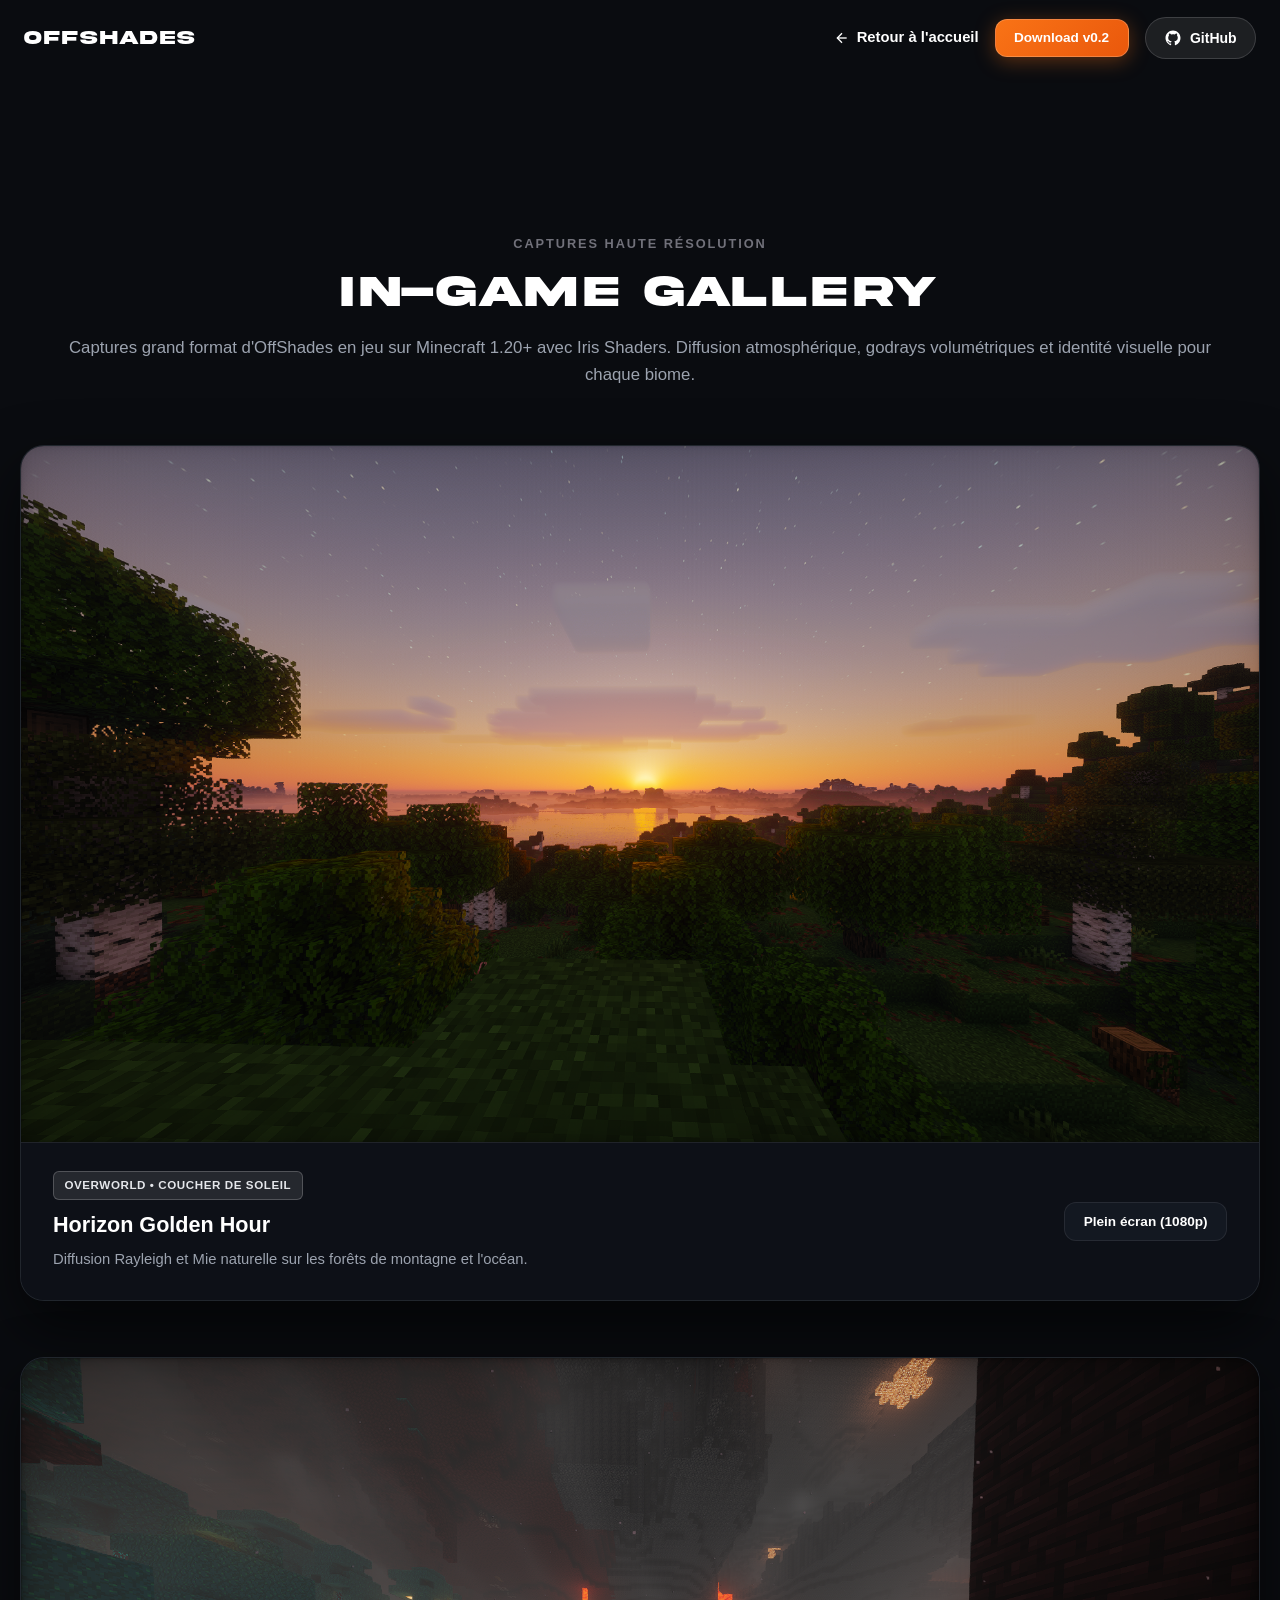
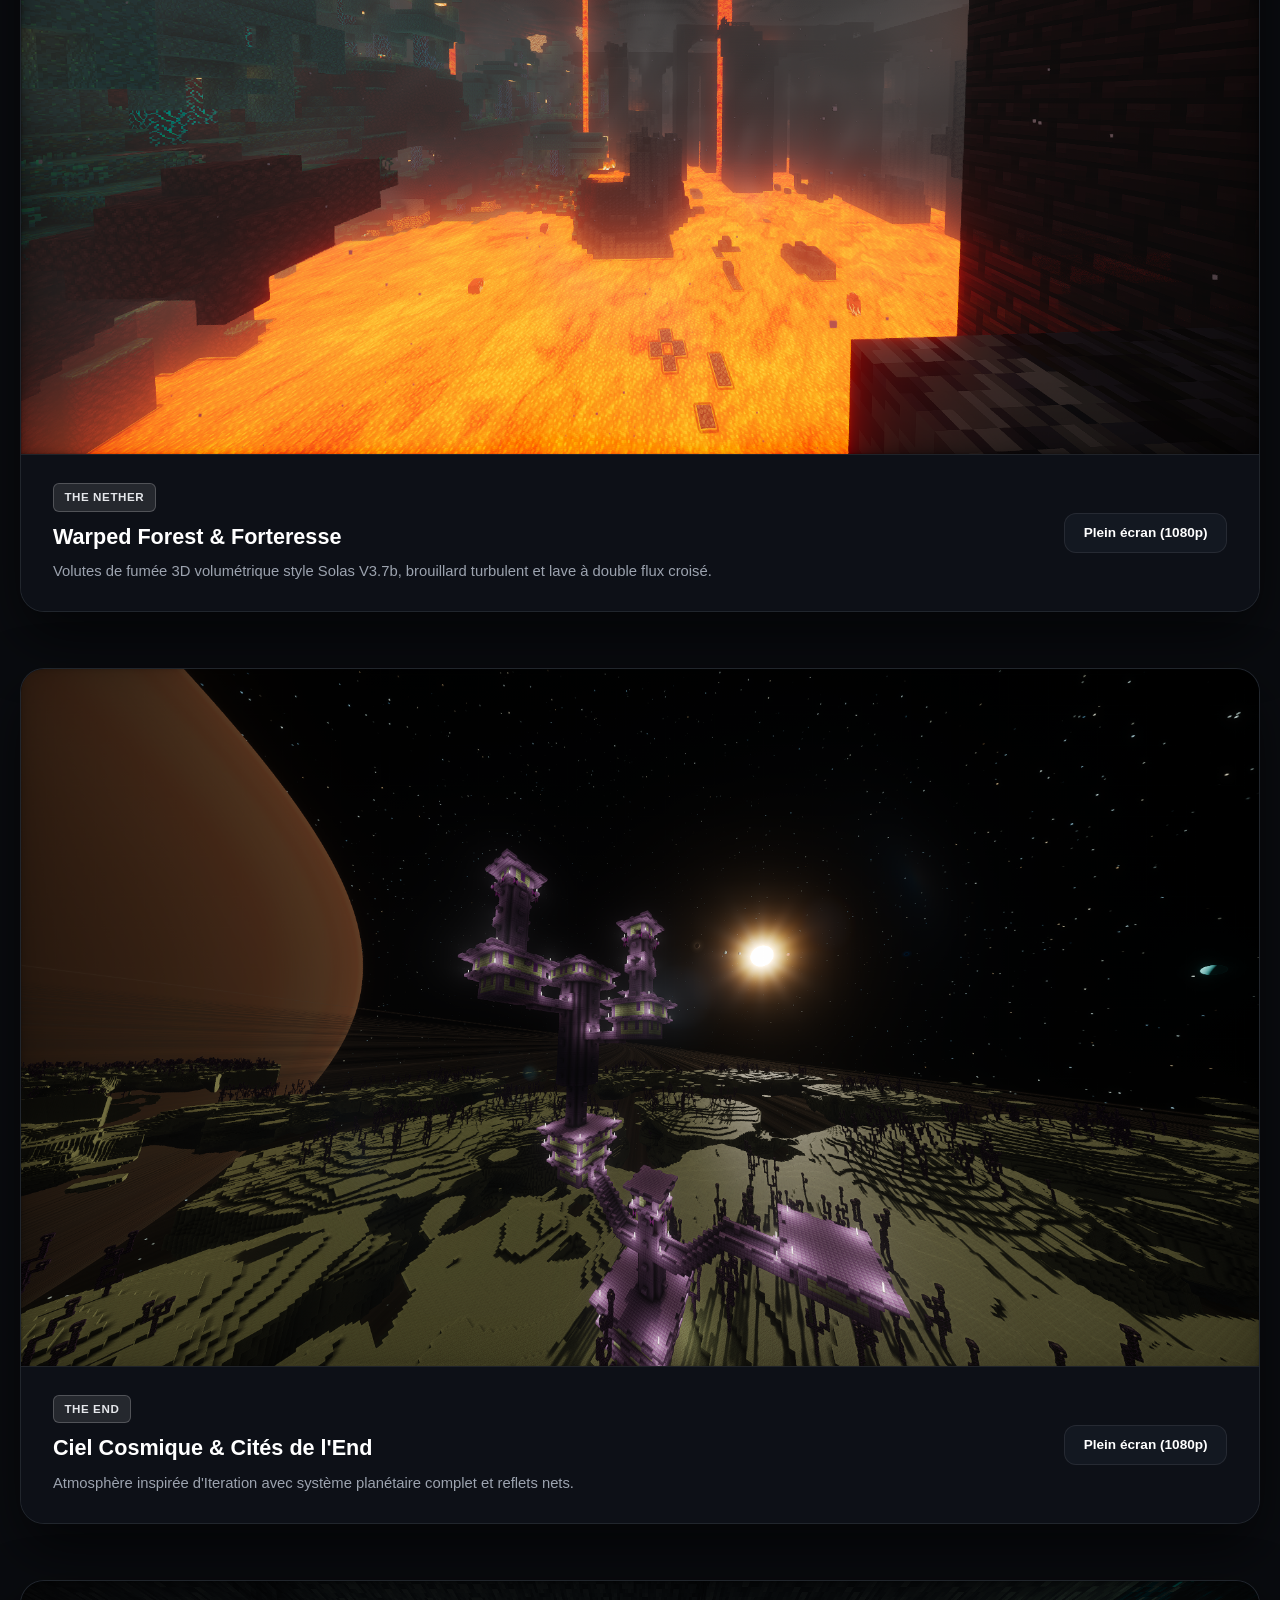
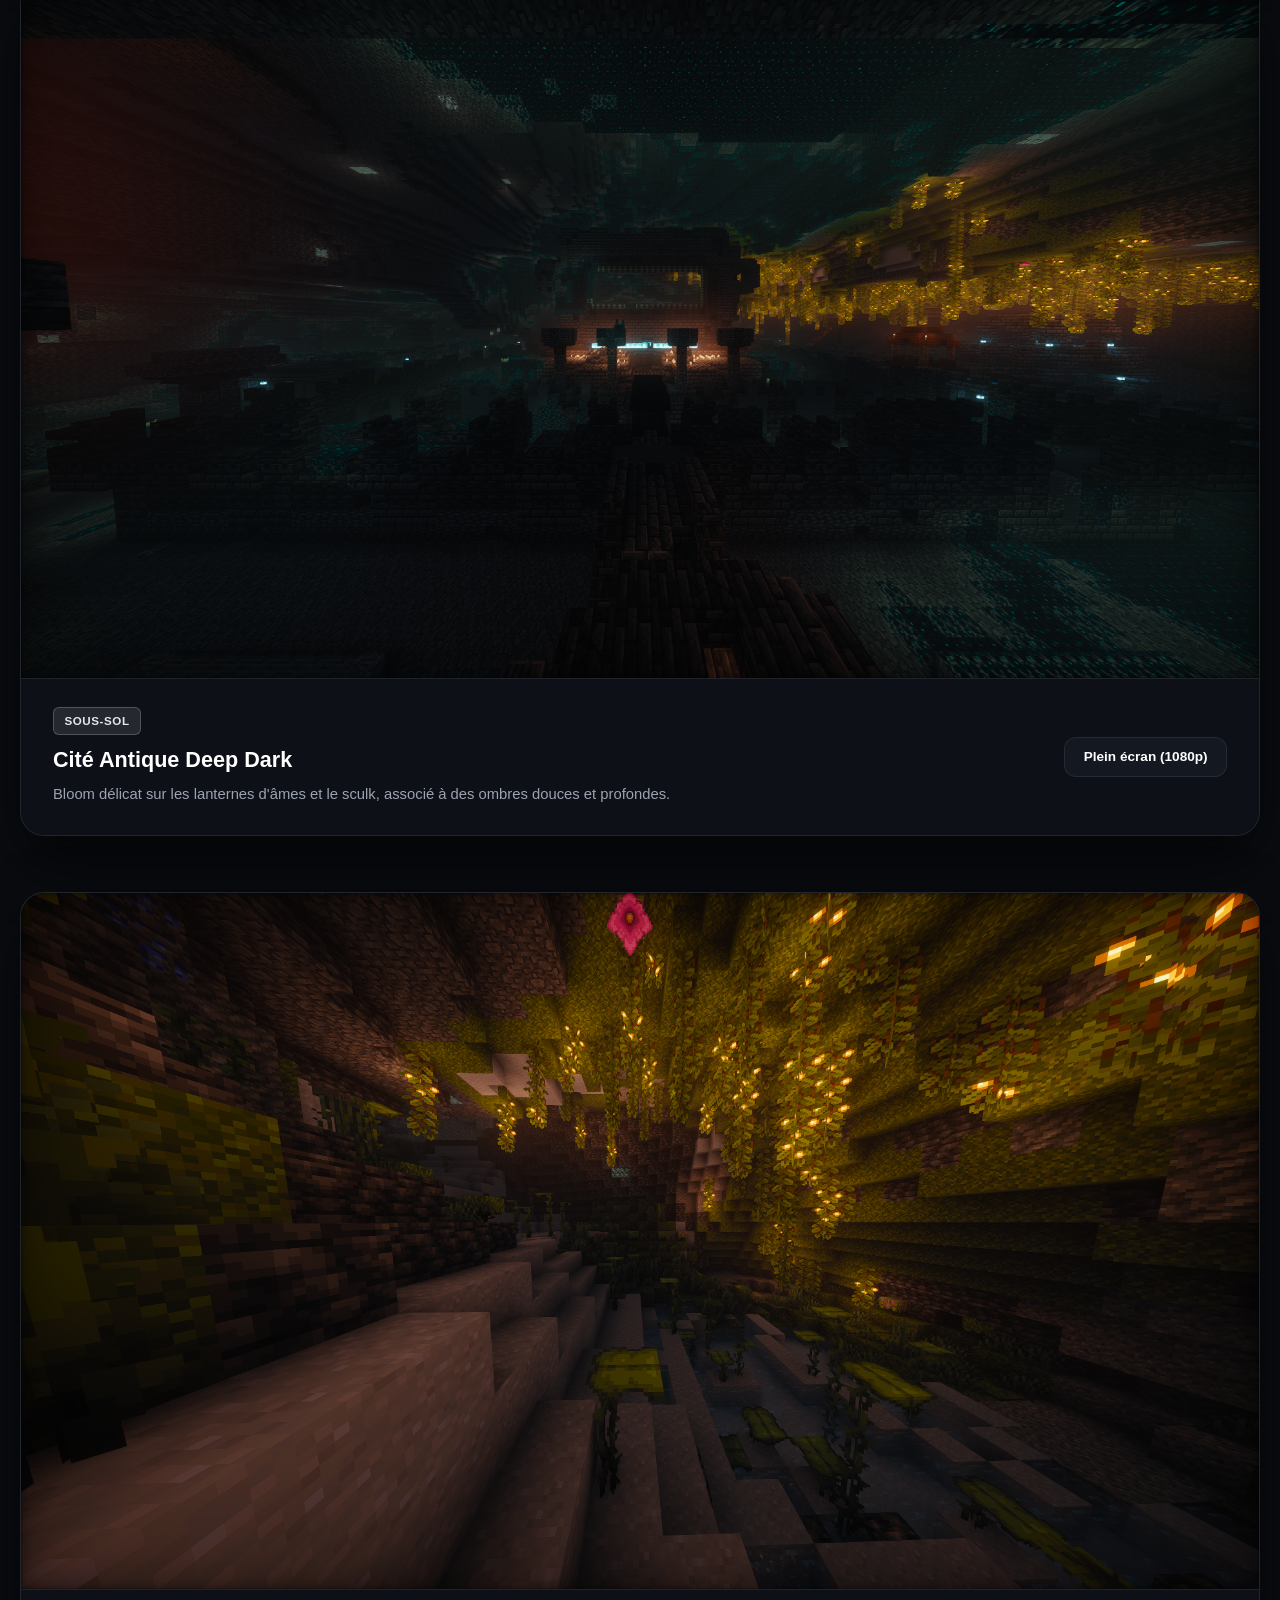
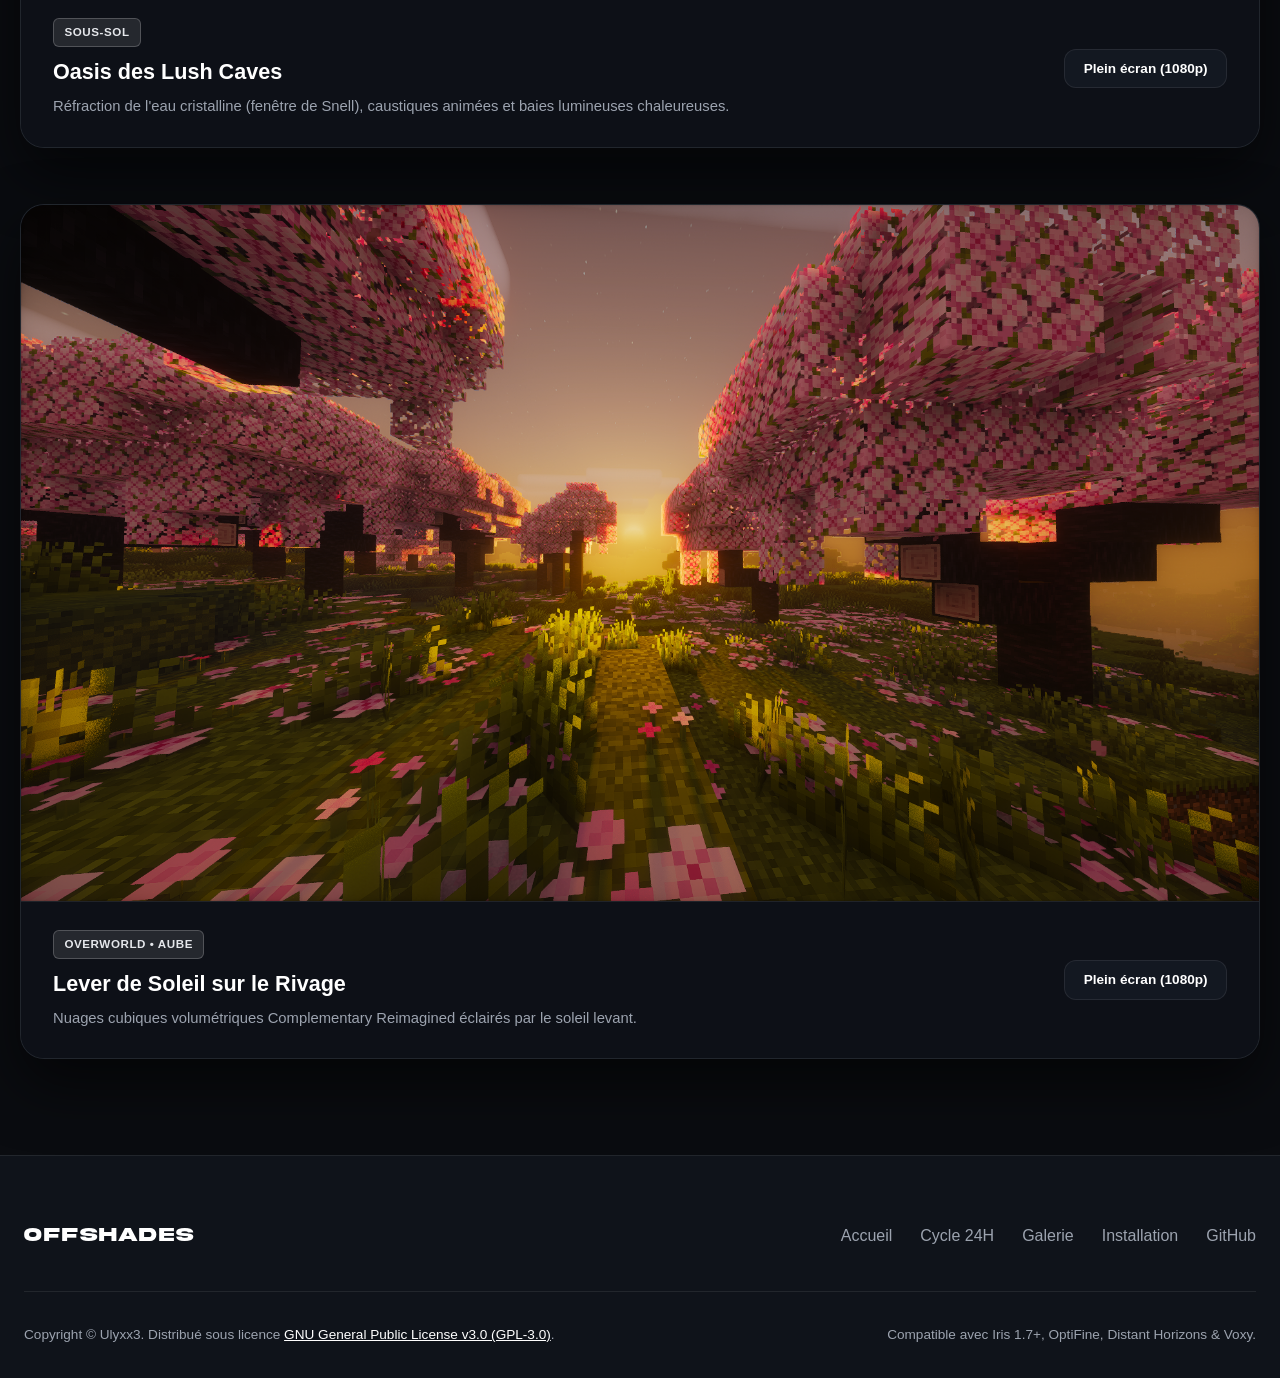
==== assets/website/gallery.html @ b1a72c0a "website because why not" ====
<!DOCTYPE html>
<html lang="en">
<head>
  <meta charset="UTF-8">
  <meta name="viewport" content="width=device-width, initial-scale=1.0">
  <title>OffShades — In-Game Gallery</title>
  <meta name="description" content="Explore high-resolution in-game captures of OffShades across Overworld, Nether, and End dimensions.">
  <meta name="author" content="Ulyxx3">
  
  <meta property="og:type" content="website">
  <meta property="og:title" content="OffShades — In-Game Gallery">
  <meta property="og:description" content="High-resolution in-game screenshots across dimensions with OffShades shaderpack.">
  <meta property="og:image" content="../Sunset.png">
  <meta name="theme-color" content="#0a0c10">
  
  <link rel="icon" type="image/png" href="./sunrise.png">
  <link rel="stylesheet" href="./css/style.css">
</head>
<body>

  <!-- Clean Gallery Header with only Back to Home, Download, and GitHub -->
  <header class="site-header scrolled">
    <div class="container nav-container">
      <a href="../../index.html" class="nav-brand">
        OFFSHADES
      </a>

      <div class="nav-actions">
        <a href="../../index.html" class="nav-link" style="font-weight:600;color:#fff;display:inline-flex;align-items:center;gap:0.4rem;">
          <svg viewBox="0 0 24 24" width="16" height="16" fill="none" stroke="currentColor" stroke-width="2">
            <line x1="19" y1="12" x2="5" y2="12"></line>
            <polyline points="12 19 5 12 12 5"></polyline>
          </svg>
          Retour à l'accueil
        </a>

        <a href="../../OffShades_0.2.zip" download="OffShades_0.2.zip" class="btn btn-primary" style="padding:0.45rem 1.15rem;font-size:0.85rem;">
          Download v0.2
        </a>

        <a href="https://github.com/Ulyxx3/OffShades" target="_blank" rel="noopener noreferrer" class="nav-github-btn">
          <svg viewBox="0 0 24 24" width="18" height="18" fill="currentColor">
            <path fill-rule="evenodd" clip-rule="evenodd" d="M12 2C6.477 2 2 6.484 2 12.017c0 4.425 2.865 8.18 6.839 9.504.5.092.682-.217.682-.483 0-.237-.008-.868-.013-1.703-2.782.605-3.369-1.343-3.369-1.343-.454-1.158-1.11-1.466-1.11-1.466-.908-.62.069-.608.069-.608 1.003.07 1.53 1.032 1.53 1.032.892 1.53 2.341 1.088 2.91.832.092-.647.35-1.088.636-1.338-2.22-.253-4.555-1.113-4.555-4.951 0-1.093.39-1.988 1.029-2.688-.103-.253-.446-1.272.098-2.65 0 0 .84-.27 2.75 1.026A9.564 9.564 0 0112 6.844c.85.004 1.705.115 2.504.337 1.909-1.296 2.747-1.027 2.747-1.027.546 1.379.202 2.398.1 2.651.64.7 1.028 1.595 1.028 2.688 0 3.848-2.339 4.695-4.566 4.943.359.309.678.92.678 1.855 0 1.338-.012 2.419-.012 2.747 0 .268.18.58.688.482A10.019 10.019 0 0022 12.017C22 6.484 17.522 2 12 2z"/>
          </svg>
          <span>GitHub</span>
        </a>
      </div>
    </div>
  </header>

  <!-- Gallery Header -->
  <main class="container-wide" style="padding-top: 100px;">
    <section class="gallery-page-header">
      <div class="container">
        <span class="section-tag">Captures Haute Résolution</span>
        <h1 class="section-title">In-Game Gallery</h1>
        <p class="section-desc">
          Captures grand format d'OffShades en jeu sur Minecraft 1.20+ avec Iris Shaders. 
          Diffusion atmosphérique, godrays volumétriques et identité visuelle pour chaque biome.
        </p>
      </div>
    </section>

    <!-- Large Screen Cards Grid (without github banner) -->
    <div class="gallery-page-grid">
      <!-- 1. Sunset Panorama -->
      <article class="fullscreen-capture-card reveal-on-scroll">
        <div class="capture-image-wrap">
          <img src="./sunset_original.png" alt="OffShades Sunset Panorama" loading="lazy">
        </div>
        <div class="capture-details-bar">
          <div class="capture-info">
            <span class="teaser-badge">Overworld • Coucher de soleil</span>
            <h3>Horizon Golden Hour</h3>
            <p>Diffusion Rayleigh et Mie naturelle sur les forêts de montagne et l'océan.</p>
          </div>
          <div class="capture-actions">
            <a href="./sunset_original.png" target="_blank" class="btn btn-secondary" style="padding:0.5rem 1.15rem;font-size:0.85rem;">
              Plein écran (1080p)
            </a>
          </div>
        </div>
      </article>

      <!-- 2. The Nether Warped Forest & Fortress -->
      <article class="fullscreen-capture-card reveal-on-scroll">
        <div class="capture-image-wrap">
          <img src="./nether_forest _and_fortress.png" alt="The Nether Warped Forest & Fortress" loading="lazy">
        </div>
        <div class="capture-details-bar">
          <div class="capture-info">
            <span class="teaser-badge">The Nether</span>
            <h3>Warped Forest & Forteresse</h3>
            <p>Volutes de fumée 3D volumétrique style Solas V3.7b, brouillard turbulent et lave à double flux croisé.</p>
          </div>
          <div class="capture-actions">
            <a href="./nether_forest _and_fortress.png" target="_blank" class="btn btn-secondary" style="padding:0.5rem 1.15rem;font-size:0.85rem;">
              Plein écran (1080p)
            </a>
          </div>
        </div>
      </article>

      <!-- 3. The End Dimension -->
      <article class="fullscreen-capture-card reveal-on-scroll">
        <div class="capture-image-wrap">
          <img src="./end_city.png" alt="The End Dimension and End City" loading="lazy">
        </div>
        <div class="capture-details-bar">
          <div class="capture-info">
            <span class="teaser-badge">The End</span>
            <h3>Ciel Cosmique & Cités de l'End</h3>
            <p>Atmosphère inspirée d'Iteration avec système planétaire complet et reflets nets.</p>
          </div>
          <div class="capture-actions">
            <a href="./end_city.png" target="_blank" class="btn btn-secondary" style="padding:0.5rem 1.15rem;font-size:0.85rem;">
              Plein écran (1080p)
            </a>
          </div>
        </div>
      </article>

      <!-- 4. Ancient City Deep Dark -->
      <article class="fullscreen-capture-card reveal-on-scroll">
        <div class="capture-image-wrap">
          <img src="./ancient_city.png" alt="Ancient City Deep Dark" loading="lazy">
        </div>
        <div class="capture-details-bar">
          <div class="capture-info">
            <span class="teaser-badge">Sous-sol</span>
            <h3>Cité Antique Deep Dark</h3>
            <p>Bloom délicat sur les lanternes d'âmes et le sculk, associé à des ombres douces et profondes.</p>
          </div>
          <div class="capture-actions">
            <a href="./ancient_city.png" target="_blank" class="btn btn-secondary" style="padding:0.5rem 1.15rem;font-size:0.85rem;">
              Plein écran (1080p)
            </a>
          </div>
        </div>
      </article>

      <!-- 5. Lush Caves -->
      <article class="fullscreen-capture-card reveal-on-scroll">
        <div class="capture-image-wrap">
          <img src="./lush_cave.png" alt="Lush Caves Subterranean Oasis" loading="lazy">
        </div>
        <div class="capture-details-bar">
          <div class="capture-info">
            <span class="teaser-badge">Sous-sol</span>
            <h3>Oasis des Lush Caves</h3>
            <p>Réfraction de l'eau cristalline (fenêtre de Snell), caustiques animées et baies lumineuses chaleureuses.</p>
          </div>
          <div class="capture-actions">
            <a href="./lush_cave.png" target="_blank" class="btn btn-secondary" style="padding:0.5rem 1.15rem;font-size:0.85rem;">
              Plein écran (1080p)
            </a>
          </div>
        </div>
      </article>

      <!-- 6. Dawn Sunrise -->
      <article class="fullscreen-capture-card reveal-on-scroll">
        <div class="capture-image-wrap">
          <img src="./sunrise.png" alt="Dawn Sunrise Shoreline" loading="lazy">
        </div>
        <div class="capture-details-bar">
          <div class="capture-info">
            <span class="teaser-badge">Overworld • Aube</span>
            <h3>Lever de Soleil sur le Rivage</h3>
            <p>Nuages cubiques volumétriques Complementary Reimagined éclairés par le soleil levant.</p>
          </div>
          <div class="capture-actions">
            <a href="./sunrise.png" target="_blank" class="btn btn-secondary" style="padding:0.5rem 1.15rem;font-size:0.85rem;">
              Plein écran (1080p)
            </a>
          </div>
        </div>
      </article>
    </div>
  </main>

  <!-- Clean Footer (No blinkers) -->
  <footer class="site-footer">
    <div class="container">
      <div class="footer-top">
        <div class="footer-brand">
          OFFSHADES
        </div>

        <ul class="footer-links">
          <li><a href="../../index.html">Accueil</a></li>
          <li><a href="../../index.html#time-showcase">Cycle 24H</a></li>
          <li><a href="./gallery.html">Galerie</a></li>
          <li><a href="../../index.html#installation">Installation</a></li>
          <li><a href="https://github.com/Ulyxx3/OffShades" target="_blank" rel="noopener noreferrer">GitHub</a></li>
        </ul>
      </div>

      <div class="footer-bottom">
        <div>
          Copyright © Ulyxx3. Distribué sous licence 
          <span class="footer-license"><a href="../../LICENSE">GNU General Public License v3.0 (GPL-3.0)</a></span>.
        </div>
        <div>
          Compatible avec Iris 1.7+, OptiFine, Distant Horizons & Voxy.
        </div>
      </div>
    </div>
  </footer>

  <script src="./js/main.js"></script>
</body>
</html>
---- assets/website/css/style.css ----
/* ==========================================================================
   OffShades Shaderpack - Showcase Website
   Designed for GitHub Pages
   ========================================================================== */

/* Custom Font: Akira Expanded */
@font-face {
  font-family: 'Akira Expanded';
  src: url('../Akira Expanded Demo.otf') format('opentype');
  font-weight: 800 900;
  font-style: normal;
  font-display: swap;
}

/* Google Fonts: Outfit & JetBrains Mono */
@import url('https://fonts.googleapis.com/css2?family=JetBrains+Mono:wght@400;500;600&family=Outfit:wght@300;400;500;600;700;800&display=swap');

/* CSS Variables / Theme Tokens */
:root {
  --bg-primary: #0a0c10;
  --bg-secondary: #0f131a;
  --bg-tertiary: #161b24;
  --bg-card: rgba(18, 23, 33, 0.7);
  --bg-card-hover: rgba(26, 33, 47, 0.85);
  
  --border-subtle: rgba(255, 255, 255, 0.08);
  --border-active: rgba(255, 255, 255, 0.25);
  
  --text-main: #f3f4f6;
  --text-muted: #9ca3af;
  --text-dim: #71717a;
  
  --accent-orange: #f97316;
  --accent-sunset: #ea580c;
  --accent-cyan: #06b6d4;
  --accent-emerald: #10b981;
  
  --font-title: 'Akira Expanded', -apple-system, BlinkMacSystemFont, 'Segoe UI', sans-serif;
  --font-body: 'Outfit', -apple-system, BlinkMacSystemFont, 'Segoe UI', Roboto, sans-serif;
  --font-mono: 'JetBrains Mono', monospace;
  
  --radius-sm: 6px;
  --radius-md: 12px;
  --radius-lg: 18px;
  --radius-xl: 24px;
  --radius-full: 9999px;
  
  --transition-fast: 0.2s cubic-bezier(0.16, 1, 0.3, 1);
  --transition-smooth: 0.35s cubic-bezier(0.16, 1, 0.3, 1);
  
  --container-max: 1320px;
}

/* Reset & Box Sizing */
*, *::before, *::after {
  box-sizing: border-box;
  margin: 0;
  padding: 0;
}

html {
  scroll-behavior: smooth;
  font-size: 16px;
  background-color: var(--bg-primary);
  color: var(--text-main);
  text-rendering: optimizeLegibility;
  -webkit-font-smoothing: antialiased;
}

body {
  font-family: var(--font-body);
  line-height: 1.6;
  background-color: var(--bg-primary);
  overflow-x: hidden;
}

img, video {
  max-width: 100%;
  height: auto;
  display: block;
}

a {
  color: inherit;
  text-decoration: none;
  transition: var(--transition-fast);
}

button {
  font-family: inherit;
  cursor: pointer;
  border: none;
  background: none;
}

/* Container */
.container {
  width: 100%;
  max-width: var(--container-max);
  margin-left: auto;
  margin-right: auto;
  padding-left: 1.5rem;
  padding-right: 1.5rem;
}

.container-wide {
  width: 100%;
  max-width: 1640px;
  margin-left: auto;
  margin-right: auto;
  padding-left: 1.25rem;
  padding-right: 1.25rem;
}

/* ==========================================================================
   Navigation Bar (Transparent over Hero, solid on scroll, NO blinkers)
   ========================================================================== */
.site-header {
  position: fixed;
  top: 0;
  left: 0;
  right: 0;
  z-index: 100;
  background: transparent;
  backdrop-filter: none;
  -webkit-backdrop-filter: none;
  border-bottom: 1px solid transparent;
  transition: background 0.3s ease, border-color 0.3s ease, backdrop-filter 0.3s ease;
}

.site-header.scrolled {
  background: rgba(10, 12, 16, 0.92);
  backdrop-filter: blur(16px);
  -webkit-backdrop-filter: blur(16px);
  border-bottom-color: rgba(255, 255, 255, 0.08);
  box-shadow: 0 10px 30px rgba(0, 0, 0, 0.5);
}

.nav-container {
  display: flex;
  align-items: center;
  justify-content: space-between;
  height: 76px;
}

.nav-brand {
  font-family: var(--font-title);
  font-size: 1.2rem;
  letter-spacing: 0.06em;
  color: #fff;
  font-weight: 900;
}

.nav-links {
  display: flex;
  align-items: center;
  gap: 2rem;
  list-style: none;
}

.nav-link {
  font-size: 0.925rem;
  font-weight: 500;
  color: rgba(255, 255, 255, 0.75);
  position: relative;
  padding: 0.5rem 0;
}

.nav-link:hover,
.nav-link.active {
  color: #fff;
}

.nav-link::after {
  content: '';
  position: absolute;
  bottom: 0;
  left: 0;
  width: 0%;
  height: 2px;
  background: #ffffff;
  transition: width var(--transition-fast);
  border-radius: 2px;
}

.nav-link:hover::after,
.nav-link.active::after {
  width: 100%;
}

.nav-actions {
  display: flex;
  align-items: center;
  gap: 1rem;
}

.nav-github-btn {
  display: inline-flex;
  align-items: center;
  gap: 0.5rem;
  padding: 0.55rem 1.15rem;
  font-size: 0.875rem;
  font-weight: 600;
  background: rgba(255, 255, 255, 0.08);
  border: 1px solid rgba(255, 255, 255, 0.15);
  border-radius: var(--radius-full);
  color: #fff;
  transition: var(--transition-fast);
}

.nav-github-btn:hover {
  background: rgba(255, 255, 255, 0.16);
  border-color: rgba(255, 255, 255, 0.3);
  transform: translateY(-1px);
}

.mobile-toggle {
  display: none;
  flex-direction: column;
  gap: 5px;
  width: 32px;
  height: 32px;
  justify-content: center;
  align-items: center;
  background: transparent;
  color: var(--text-main);
}

.mobile-toggle span {
  width: 22px;
  height: 2px;
  background: #fff;
  border-radius: 2px;
  transition: var(--transition-fast);
}

/* ==========================================================================
   Hero Section - Exactly 100vh Full Screen Edge-to-Edge
   ========================================================================== */
.hero {
  position: relative;
  width: 100vw;
  height: 100vh;
  min-height: 100vh;
  max-height: 100vh;
  display: flex;
  align-items: center;
  justify-content: center;
  padding: 0 1.5rem;
  overflow: hidden;
}

.hero-bg-layer {
  position: absolute;
  inset: 0;
  width: 100%;
  height: 100%;
  z-index: 0;
}

.hero-bg-image {
  width: 100%;
  height: 100%;
  object-fit: cover;
  object-position: center center;
  display: block;
}

/* Very subtle bottom transition into page content without dark letterbox */
.hero-vignette {
  position: absolute;
  inset: 0;
  background: linear-gradient(to bottom, rgba(0, 0, 0, 0.2) 0%, transparent 45%, rgba(10, 12, 16, 0.85) 92%, var(--bg-primary) 100%);
  pointer-events: none;
}

.hero-container {
  position: relative;
  z-index: 2;
  text-align: center;
  max-width: 1100px;
  display: flex;
  flex-direction: column;
  align-items: center;
}

.hero-title-stage {
  position: relative;
  margin-bottom: 1.5rem;
  user-select: none;
  width: 100%;
}

.hero-title {
  font-family: var(--font-title);
  font-size: clamp(3.8rem, 11.5vw, 9.4rem);
  font-weight: 900;
  letter-spacing: 0.05em;
  line-height: 1;
  text-transform: uppercase;
  margin: 0;
  color: rgba(255, 255, 255, 0.88);
  mix-blend-mode: overlay;
  text-shadow: 0 4px 25px rgba(255, 255, 255, 0.35);
  filter: drop-shadow(0 15px 35px rgba(0, 0, 0, 0.4));
}

.hero-tagline {
  font-size: clamp(1.1rem, 2.3vw, 1.45rem);
  font-weight: 300;
  color: #f3f4f6;
  max-width: 820px;
  margin-bottom: 2.75rem;
  line-height: 1.6;
  text-shadow: 0 2px 14px rgba(0, 0, 0, 0.9);
}

.hero-tagline strong {
  font-weight: 600;
  color: #fff;
}

.hero-cta-group {
  display: flex;
  align-items: center;
  justify-content: center;
  flex-wrap: wrap;
  gap: 1.25rem;
}

/* Buttons */
.btn {
  display: inline-flex;
  align-items: center;
  justify-content: center;
  gap: 0.65rem;
  padding: 0.9rem 1.85rem;
  border-radius: var(--radius-md);
  font-size: 0.95rem;
  font-weight: 600;
  transition: var(--transition-smooth);
  text-decoration: none;
  white-space: nowrap;
}

.btn svg {
  width: 18px;
  height: 18px;
  flex-shrink: 0;
}

.btn-primary {
  background: linear-gradient(135deg, var(--accent-orange), var(--accent-sunset));
  color: #fff;
  box-shadow: 0 4px 20px rgba(249, 115, 22, 0.35);
  border: 1px solid rgba(255, 255, 255, 0.2);
}

.btn-primary:hover {
  background: linear-gradient(135deg, #fb923c, #f97316);
  box-shadow: 0 8px 30px rgba(249, 115, 22, 0.55);
  transform: translateY(-2px);
}

.btn-secondary {
  background: rgba(22, 27, 36, 0.85);
  backdrop-filter: blur(12px);
  color: #fff;
  border: 1px solid var(--border-subtle);
}

.btn-secondary:hover {
  background: rgba(30, 38, 51, 0.95);
  border-color: rgba(255, 255, 255, 0.25);
  transform: translateY(-2px);
}

/* ==========================================================================
   Section Headers
   ========================================================================== */
.section-header {
  text-align: center;
  max-width: 800px;
  margin: 0 auto 3.5rem;
}

.section-tag {
  display: inline-block;
  font-size: 0.8rem;
  font-weight: 700;
  text-transform: uppercase;
  letter-spacing: 0.15em;
  color: var(--text-dim);
  margin-bottom: 0.75rem;
}

.section-title {
  font-family: var(--font-title);
  font-size: clamp(1.8rem, 4vw, 2.75rem);
  font-weight: 900;
  letter-spacing: 0.04em;
  color: #fff;
  margin-bottom: 1rem;
  line-height: 1.2;
}

.section-desc {
  font-size: 1.05rem;
  color: var(--text-muted);
  line-height: 1.6;
}

/* ==========================================================================
   24-Hour Cycle Showcase - Full Space & DISCREET GREY SLIDER
   ========================================================================== */
.showcase-section {
  position: relative;
  padding: 5rem 0 6rem;
  z-index: 5;
}

.time-stage-card {
  background: #000;
  border: 1px solid var(--border-subtle);
  border-radius: var(--radius-xl);
  overflow: hidden;
  box-shadow: 0 25px 70px rgba(0, 0, 0, 0.7);
  position: relative;
  width: 100%;
}

.time-viewport {
  position: relative;
  width: 100%;
  aspect-ratio: 16 / 9;
  background: #000;
  overflow: hidden;
  user-select: none;
}

.time-layer {
  position: absolute;
  inset: 0;
  width: 100%;
  height: 100%;
  object-fit: cover;
  transition: opacity 0.2s ease-out;
  pointer-events: none;
}

.time-layer.layer-day { opacity: 1; z-index: 1; }
.time-layer.layer-noon { opacity: 0; z-index: 2; }
.time-layer.layer-night { opacity: 0; z-index: 3; }
.time-layer.layer-midnight { opacity: 0; z-index: 4; }

/* Discreet Grey Controls Panel */
.time-controls-panel {
  padding: 2rem 2.5rem;
  background: #0d1017;
  border-top: 1px solid var(--border-subtle);
  display: flex;
  flex-direction: column;
  gap: 1.25rem;
}

.slider-wrapper {
  display: flex;
  flex-direction: column;
  gap: 1.25rem;
  position: relative;
  width: 100%;
}

.range-slider-container {
  position: relative;
  width: 100%;
  height: 24px;
  display: flex;
  align-items: center;
}

/* SOBER GREY SLIDER TRACK */
.time-range-input {
  -webkit-appearance: none;
  appearance: none;
  width: 100%;
  height: 4px;
  border-radius: 2px;
  background: #27272a;
  outline: none;
  cursor: pointer;
  position: relative;
  z-index: 2;
  transition: background 0.2s ease;
}

.time-range-input:hover {
  background: #3f3f46;
}

/* SOBER GREY THUMB - No neon glow, discreet brushed circle */
.time-range-input::-webkit-slider-thumb {
  -webkit-appearance: none;
  appearance: none;
  width: 16px;
  height: 16px;
  border-radius: 50%;
  background: #d4d4d8;
  border: 2px solid #18181b;
  box-shadow: 0 1px 4px rgba(0, 0, 0, 0.5);
  cursor: grab;
  transition: background 0.15s ease, transform 0.15s ease;
}

.time-range-input:hover::-webkit-slider-thumb {
  background: #ffffff;
  transform: scale(1.15);
}

.time-range-input:active::-webkit-slider-thumb {
  cursor: grabbing;
  background: #ffffff;
  transform: scale(1.2);
}

.time-range-input::-moz-range-thumb {
  width: 16px;
  height: 16px;
  border-radius: 50%;
  background: #d4d4d8;
  border: 2px solid #18181b;
  box-shadow: 0 1px 4px rgba(0, 0, 0, 0.5);
  cursor: grab;
}

/* DISCREET GREY INDICATIONS BELOW SLIDER */
.time-indications-grid {
  display: flex;
  justify-content: space-between;
  position: relative;
  width: 100%;
}

.time-indication-stop {
  display: flex;
  flex-direction: column;
  align-items: center;
  gap: 0.35rem;
  cursor: pointer;
  background: transparent;
  padding: 0.3rem 0.5rem;
  border-radius: var(--radius-sm);
  transition: color 0.15s ease;
  color: #71717a;
}

.time-indication-stop .stop-tick {
  width: 2px;
  height: 6px;
  background: #3f3f46;
  border-radius: 1px;
  transition: background 0.15s ease, height 0.15s ease;
}

.time-indication-stop .stop-label {
  font-size: 0.85rem;
  font-weight: 500;
  color: #71717a;
  transition: color 0.15s ease;
}

.time-indication-stop .stop-time {
  font-family: var(--font-mono);
  font-size: 0.75rem;
  color: #52525b;
  transition: color 0.15s ease;
}

.time-indication-stop:hover {
  color: #d4d4d8;
}

.time-indication-stop:hover .stop-tick {
  background: #a1a1aa;
}

.time-indication-stop:hover .stop-label {
  color: #d4d4d8;
}

.time-indication-stop.active {
  color: #ffffff;
}

.time-indication-stop.active .stop-tick {
  background: #e4e4e7;
  height: 8px;
}

.time-indication-stop.active .stop-label {
  color: #ffffff;
  font-weight: 600;
}

.time-indication-stop.active .stop-time {
  color: #a1a1aa;
}

/* ==========================================================================
   Home Gallery Teaser Section
   ========================================================================== */
.gallery-teaser-section {
  padding: 6rem 0;
  position: relative;
}

.gallery-teaser-grid {
  display: grid;
  grid-template-columns: repeat(auto-fill, minmax(360px, 1fr));
  gap: 1.75rem;
  margin-bottom: 3rem;
}

.teaser-card {
  position: relative;
  border-radius: var(--radius-lg);
  overflow: hidden;
  background: var(--bg-card);
  border: 1px solid var(--border-subtle);
  aspect-ratio: 16 / 10;
  transition: transform var(--transition-smooth), border-color var(--transition-smooth);
}

.teaser-card:hover {
  transform: translateY(-4px);
  border-color: rgba(255, 255, 255, 0.25);
}

.teaser-card img {
  width: 100%;
  height: 100%;
  object-fit: cover;
  transition: transform 0.6s cubic-bezier(0.16, 1, 0.3, 1);
}

.teaser-card:hover img {
  transform: scale(1.04);
}

.teaser-overlay {
  position: absolute;
  inset: 0;
  background: linear-gradient(to top, rgba(10, 12, 16, 0.95) 0%, rgba(10, 12, 16, 0.35) 50%, transparent 100%);
  display: flex;
  flex-direction: column;
  justify-content: flex-end;
  padding: 1.5rem;
}

.teaser-badge {
  display: inline-block;
  align-self: flex-start;
  padding: 0.25rem 0.65rem;
  font-size: 0.725rem;
  font-weight: 700;
  text-transform: uppercase;
  letter-spacing: 0.05em;
  background: rgba(255, 255, 255, 0.1);
  border: 1px solid rgba(255, 255, 255, 0.2);
  color: #e5e7eb;
  border-radius: var(--radius-sm);
  margin-bottom: 0.5rem;
}

.teaser-title {
  font-size: 1.2rem;
  font-weight: 700;
  color: #fff;
  margin-bottom: 0.25rem;
}

.teaser-desc {
  font-size: 0.85rem;
  color: var(--text-muted);
}

.teaser-cta-box {
  text-align: center;
}

/* ==========================================================================
   Dedicated Full Gallery Page Styles (assets/website/gallery.html)
   ========================================================================== */
.gallery-page-header {
  padding: 130px 0 3.5rem;
  text-align: center;
}

.gallery-page-grid {
  display: flex;
  flex-direction: column;
  gap: 3.5rem;
  margin-bottom: 6rem;
}

.fullscreen-capture-card {
  background: var(--bg-card);
  backdrop-filter: blur(16px);
  border: 1px solid var(--border-subtle);
  border-radius: var(--radius-xl);
  overflow: hidden;
  box-shadow: 0 25px 60px rgba(0, 0, 0, 0.6);
  transition: border-color var(--transition-smooth);
}

.fullscreen-capture-card:hover {
  border-color: rgba(255, 255, 255, 0.3);
}

.capture-image-wrap {
  width: 100%;
  aspect-ratio: 16 / 9;
  background: #000;
  overflow: hidden;
}

.capture-image-wrap img {
  width: 100%;
  height: 100%;
  object-fit: cover;
  transition: transform 0.8s cubic-bezier(0.16, 1, 0.3, 1);
}

.fullscreen-capture-card:hover .capture-image-wrap img {
  transform: scale(1.02);
}

.capture-details-bar {
  padding: 1.75rem 2rem;
  display: flex;
  align-items: center;
  justify-content: space-between;
  flex-wrap: wrap;
  gap: 1.25rem;
  background: #0d1017;
  border-top: 1px solid var(--border-subtle);
}

.capture-info h3 {
  font-size: 1.35rem;
  font-weight: 700;
  color: #fff;
  margin-bottom: 0.35rem;
}

.capture-info p {
  font-size: 0.925rem;
  color: var(--text-muted);
}

.capture-actions {
  display: flex;
  align-items: center;
  gap: 0.75rem;
}

/* ==========================================================================
   Artistic Direction
   ========================================================================== */
.features-section {
  padding: 6rem 0;
  background: linear-gradient(180deg, transparent 0%, rgba(15, 19, 26, 0.5) 50%, transparent 100%);
}

.features-grid {
  display: grid;
  grid-template-columns: repeat(auto-fill, minmax(280px, 1fr));
  gap: 1.5rem;
}

.feature-card {
  background: var(--bg-card);
  backdrop-filter: blur(12px);
  border: 1px solid var(--border-subtle);
  border-radius: var(--radius-lg);
  padding: 2rem;
  transition: var(--transition-smooth);
  position: relative;
  overflow: hidden;
}

.feature-card:hover {
  transform: translateY(-4px);
  border-color: rgba(255, 255, 255, 0.25);
  background: var(--bg-card-hover);
  box-shadow: 0 15px 35px rgba(0, 0, 0, 0.4);
}

.feature-icon-box {
  width: 48px;
  height: 48px;
  border-radius: var(--radius-md);
  background: rgba(255, 255, 255, 0.05);
  border: 1px solid rgba(255, 255, 255, 0.12);
  display: flex;
  align-items: center;
  justify-content: center;
  color: #fff;
  margin-bottom: 1.25rem;
}

.feature-icon-box svg {
  width: 24px;
  height: 24px;
}

.feature-title {
  font-size: 1.15rem;
  font-weight: 700;
  color: #fff;
  margin-bottom: 0.5rem;
}

.feature-desc {
  font-size: 0.925rem;
  color: var(--text-muted);
  line-height: 1.5;
}

/* ==========================================================================
   Inspirations & Lineage
   ========================================================================== */
.inspirations-section {
  padding: 6rem 0;
}

.inspirations-grid {
  display: grid;
  grid-template-columns: repeat(auto-fill, minmax(290px, 1fr));
  gap: 1.5rem;
  margin-bottom: 2rem;
}

.insp-card {
  background: var(--bg-card);
  backdrop-filter: blur(12px);
  border: 1px solid var(--border-subtle);
  border-radius: var(--radius-lg);
  padding: 2rem;
  display: flex;
  flex-direction: column;
  justify-content: space-between;
  transition: var(--transition-smooth);
}

.insp-card:hover {
  transform: translateY(-4px);
  border-color: rgba(255, 255, 255, 0.25);
  background: var(--bg-card-hover);
  box-shadow: 0 15px 35px rgba(0, 0, 0, 0.4);
}

.insp-header {
  margin-bottom: 1rem;
}

.insp-title {
  font-size: 1.25rem;
  font-weight: 700;
  color: #fff;
  margin-bottom: 0.5rem;
  display: flex;
  align-items: center;
  justify-content: space-between;
}

.insp-title svg {
  width: 18px;
  height: 18px;
  color: var(--text-dim);
  transition: var(--transition-fast);
}

.insp-card:hover .insp-title svg {
  color: #fff;
  transform: translate(2px, -2px);
}

.insp-role {
  display: inline-block;
  font-size: 0.75rem;
  font-weight: 600;
  color: var(--text-dim);
  text-transform: uppercase;
  letter-spacing: 0.05em;
  margin-bottom: 0.75rem;
}

.insp-desc {
  font-size: 0.9rem;
  color: var(--text-muted);
  line-height: 1.55;
  margin-bottom: 1.5rem;
}

.insp-links {
  display: flex;
  flex-wrap: wrap;
  gap: 0.5rem;
  padding-top: 1rem;
  border-top: 1px solid var(--border-subtle);
}

.insp-chip {
  font-size: 0.775rem;
  padding: 0.3rem 0.75rem;
  background: rgba(255, 255, 255, 0.04);
  border: 1px solid var(--border-subtle);
  border-radius: var(--radius-full);
  color: var(--text-muted);
  transition: var(--transition-fast);
}

.insp-chip:hover {
  background: rgba(255, 255, 255, 0.12);
  color: #fff;
  border-color: rgba(255, 255, 255, 0.3);
}

.insp-note {
  max-width: 820px;
  margin: 0 auto;
  padding: 1.25rem 1.5rem;
  background: rgba(255, 255, 255, 0.04);
  border-left: 3px solid #71717a;
  border-radius: 0 var(--radius-md) var(--radius-md) 0;
  font-size: 0.875rem;
  color: #d4d4d8;
}

/* ==========================================================================
   Compatibility & Installation
   ========================================================================== */
.install-section {
  padding: 6rem 0;
  position: relative;
}

.install-grid {
  display: grid;
  grid-template-columns: 1fr 1.25fr;
  gap: 2.5rem;
  align-items: start;
}

.compat-box {
  background: var(--bg-card);
  backdrop-filter: blur(16px);
  border: 1px solid var(--border-subtle);
  border-radius: var(--radius-xl);
  padding: 2.5rem;
}

.compat-title {
  font-size: 1.35rem;
  font-weight: 700;
  color: #fff;
  margin-bottom: 1.5rem;
  display: flex;
  align-items: center;
  gap: 0.75rem;
}

.compat-list {
  display: flex;
  flex-direction: column;
  gap: 1.25rem;
}

.compat-item {
  display: flex;
  align-items: flex-start;
  gap: 1rem;
  padding: 1rem;
  background: rgba(255, 255, 255, 0.02);
  border: 1px solid var(--border-subtle);
  border-radius: var(--radius-md);
}

.compat-icon {
  width: 36px;
  height: 36px;
  border-radius: var(--radius-sm);
  background: rgba(255, 255, 255, 0.08);
  color: #fff;
  display: flex;
  align-items: center;
  justify-content: center;
  flex-shrink: 0;
}

.compat-label {
  font-weight: 600;
  color: #fff;
  font-size: 0.95rem;
}

.compat-value {
  font-size: 0.85rem;
  color: var(--text-muted);
}

.steps-box {
  background: var(--bg-card);
  backdrop-filter: blur(16px);
  border: 1px solid var(--border-subtle);
  border-radius: var(--radius-xl);
  padding: 2.5rem;
}

.steps-list {
  display: flex;
  flex-direction: column;
  gap: 1.75rem;
}

.step-card {
  display: flex;
  gap: 1.25rem;
}

.step-number {
  width: 36px;
  height: 36px;
  border-radius: 50%;
  background: rgba(255, 255, 255, 0.1);
  border: 1px solid rgba(255, 255, 255, 0.2);
  color: #fff;
  font-weight: 800;
  font-size: 1rem;
  display: flex;
  align-items: center;
  justify-content: center;
  flex-shrink: 0;
}

.step-content {
  flex: 1;
}

.step-title {
  font-size: 1.1rem;
  font-weight: 700;
  color: #fff;
  margin-bottom: 0.35rem;
}

.step-desc {
  font-size: 0.9rem;
  color: var(--text-muted);
  line-height: 1.5;
  margin-bottom: 0.75rem;
}

.code-copy-box {
  display: flex;
  align-items: center;
  justify-content: space-between;
  background: #080a0e;
  border: 1px solid var(--border-subtle);
  border-radius: var(--radius-md);
  padding: 0.6rem 1rem;
  font-family: var(--font-mono);
  font-size: 0.825rem;
  color: #e4e4e7;
}

.copy-btn {
  display: inline-flex;
  align-items: center;
  gap: 0.4rem;
  background: rgba(255, 255, 255, 0.08);
  border: 1px solid rgba(255, 255, 255, 0.1);
  padding: 0.3rem 0.7rem;
  border-radius: var(--radius-sm);
  color: #fff;
  font-size: 0.75rem;
  font-family: var(--font-body);
  transition: var(--transition-fast);
}

.copy-btn:hover {
  background: rgba(255, 255, 255, 0.2);
  border-color: rgba(255, 255, 255, 0.3);
}

.copy-btn svg {
  width: 14px;
  height: 14px;
}

/* ==========================================================================
   Site Footer (NO blinkers)
   ========================================================================== */
.site-footer {
  padding: 4rem 0 2rem;
  background: var(--bg-secondary);
  border-top: 1px solid var(--border-subtle);
  color: var(--text-muted);
}

.footer-top {
  display: flex;
  align-items: center;
  justify-content: space-between;
  flex-wrap: wrap;
  gap: 2rem;
  padding-bottom: 2.5rem;
  border-bottom: 1px solid var(--border-subtle);
}

.footer-brand {
  font-family: var(--font-title);
  font-size: 1.2rem;
  color: #fff;
  font-weight: 900;
  letter-spacing: 0.05em;
}

.footer-links {
  display: flex;
  gap: 1.75rem;
  list-style: none;
}

.footer-links a:hover {
  color: #fff;
}

.footer-bottom {
  display: flex;
  align-items: center;
  justify-content: space-between;
  flex-wrap: wrap;
  gap: 1rem;
  padding-top: 2rem;
  font-size: 0.85rem;
}

.footer-license a {
  color: #fff;
  text-decoration: underline;
}

/* Scroll reveal helper */
.reveal-on-scroll {
  opacity: 0;
  transform: translateY(20px);
  transition: opacity 0.5s ease-out, transform 0.5s ease-out;
}

.reveal-on-scroll.revealed {
  opacity: 1;
  transform: translateY(0);
}

/* ==========================================================================
   Responsive Breakpoints
   ========================================================================== */
@media (max-width: 1024px) {
  .install-grid {
    grid-template-columns: 1fr;
  }
}

@media (max-width: 768px) {
  .nav-links {
    display: none;
  }
  
  .mobile-toggle {
    display: flex;
  }
  
  .hero-tagline {
    font-size: 1.05rem;
  }
  
  .hero-cta-group {
    flex-direction: column;
    width: 100%;
  }
  
  .hero-cta-group .btn {
    width: 100%;
  }
  
  .time-controls-panel {
    padding: 1.25rem 1rem;
  }
  
  .time-indication-stop .stop-label {
    font-size: 0.75rem;
  }
  
  .time-indication-stop .stop-time {
    display: none;
  }
  
  .gallery-teaser-grid {
    grid-template-columns: 1fr;
  }
  
  .footer-top {
    flex-direction: column;
    align-items: flex-start;
  }
  
  .footer-links {
    flex-wrap: wrap;
  }
}
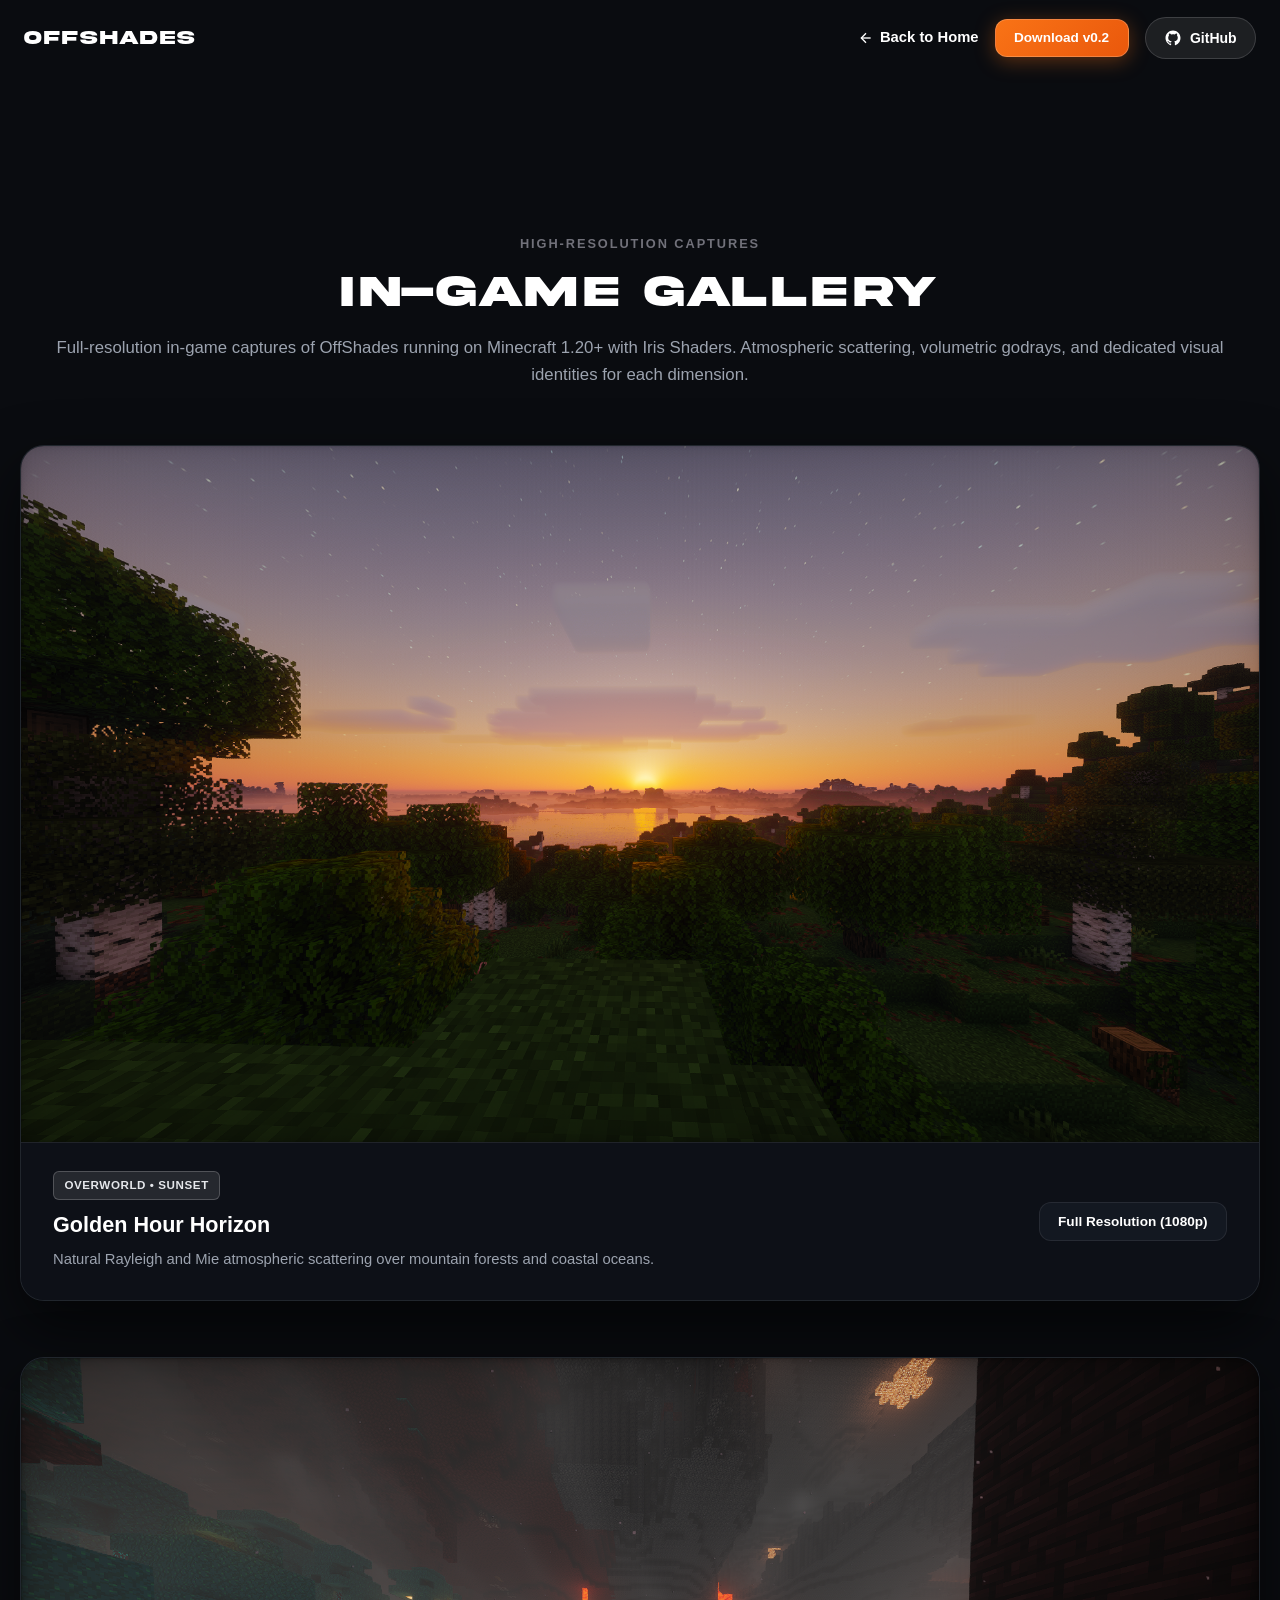
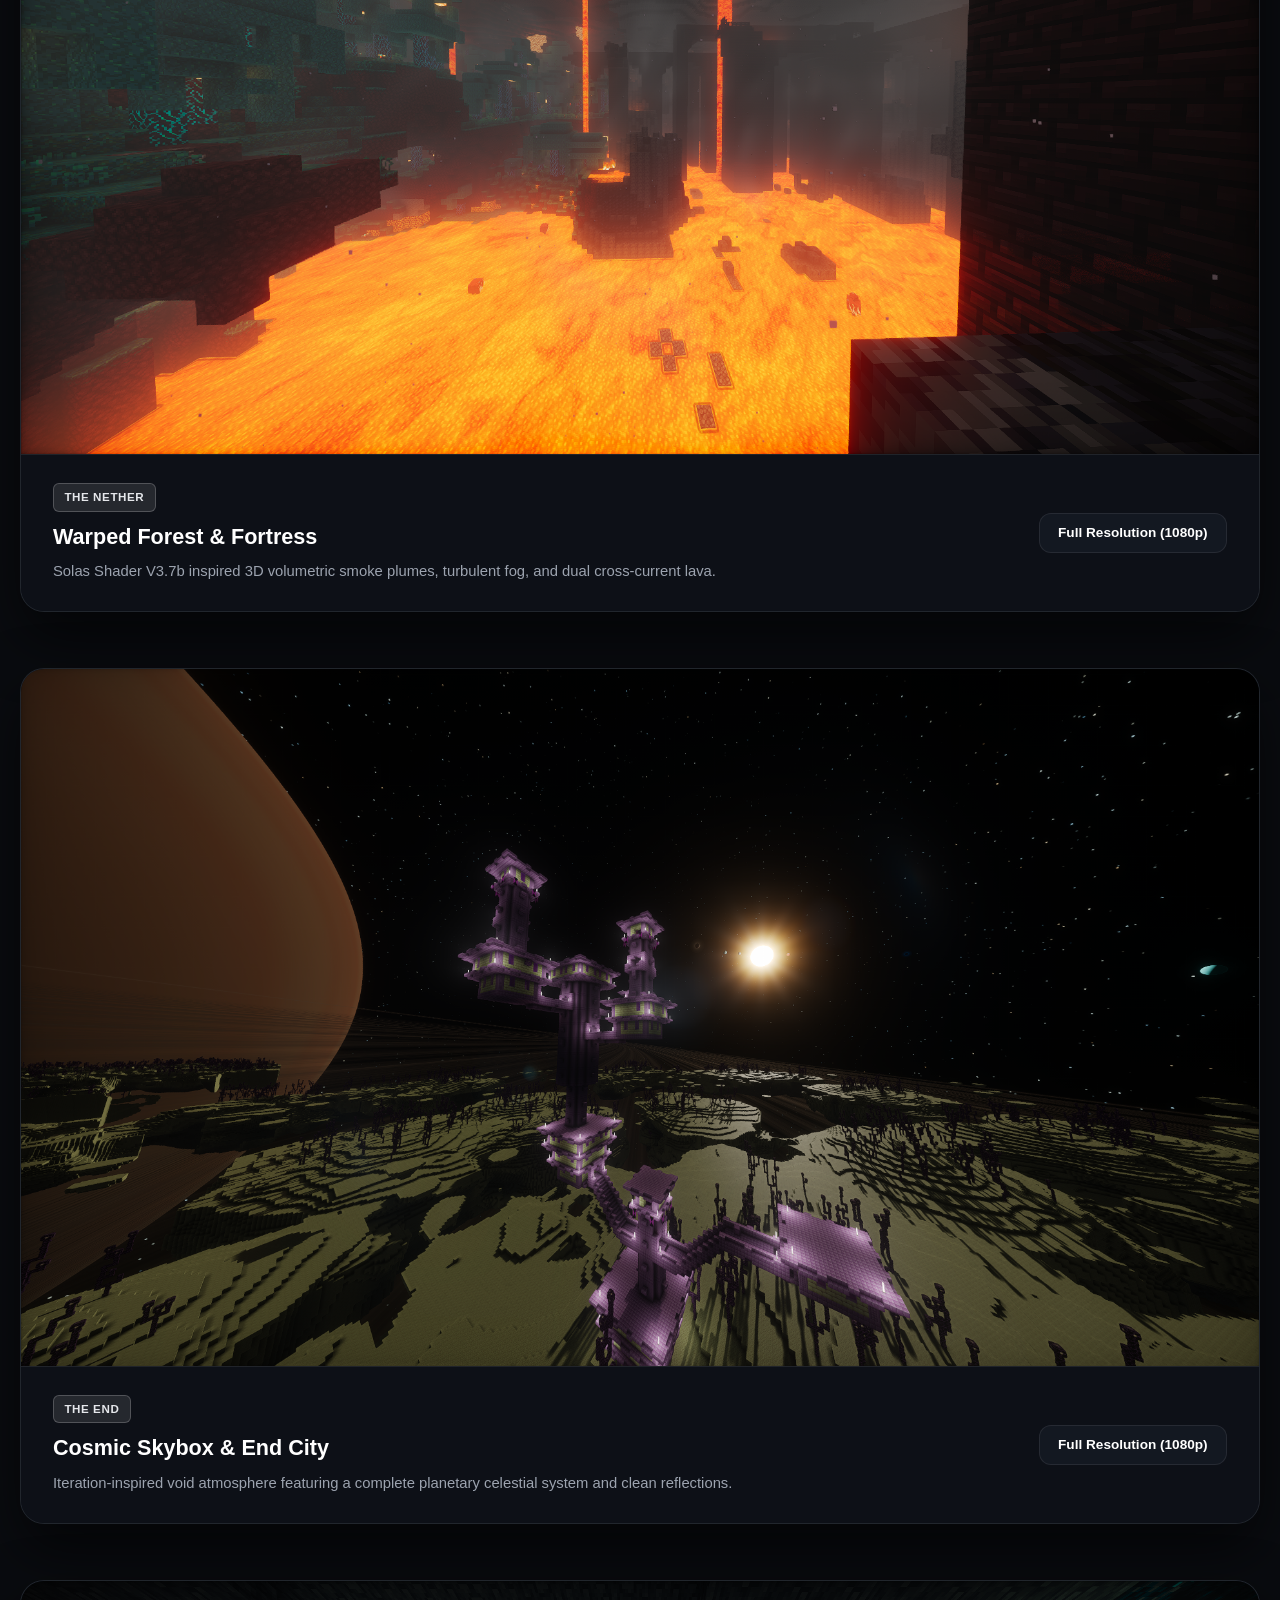
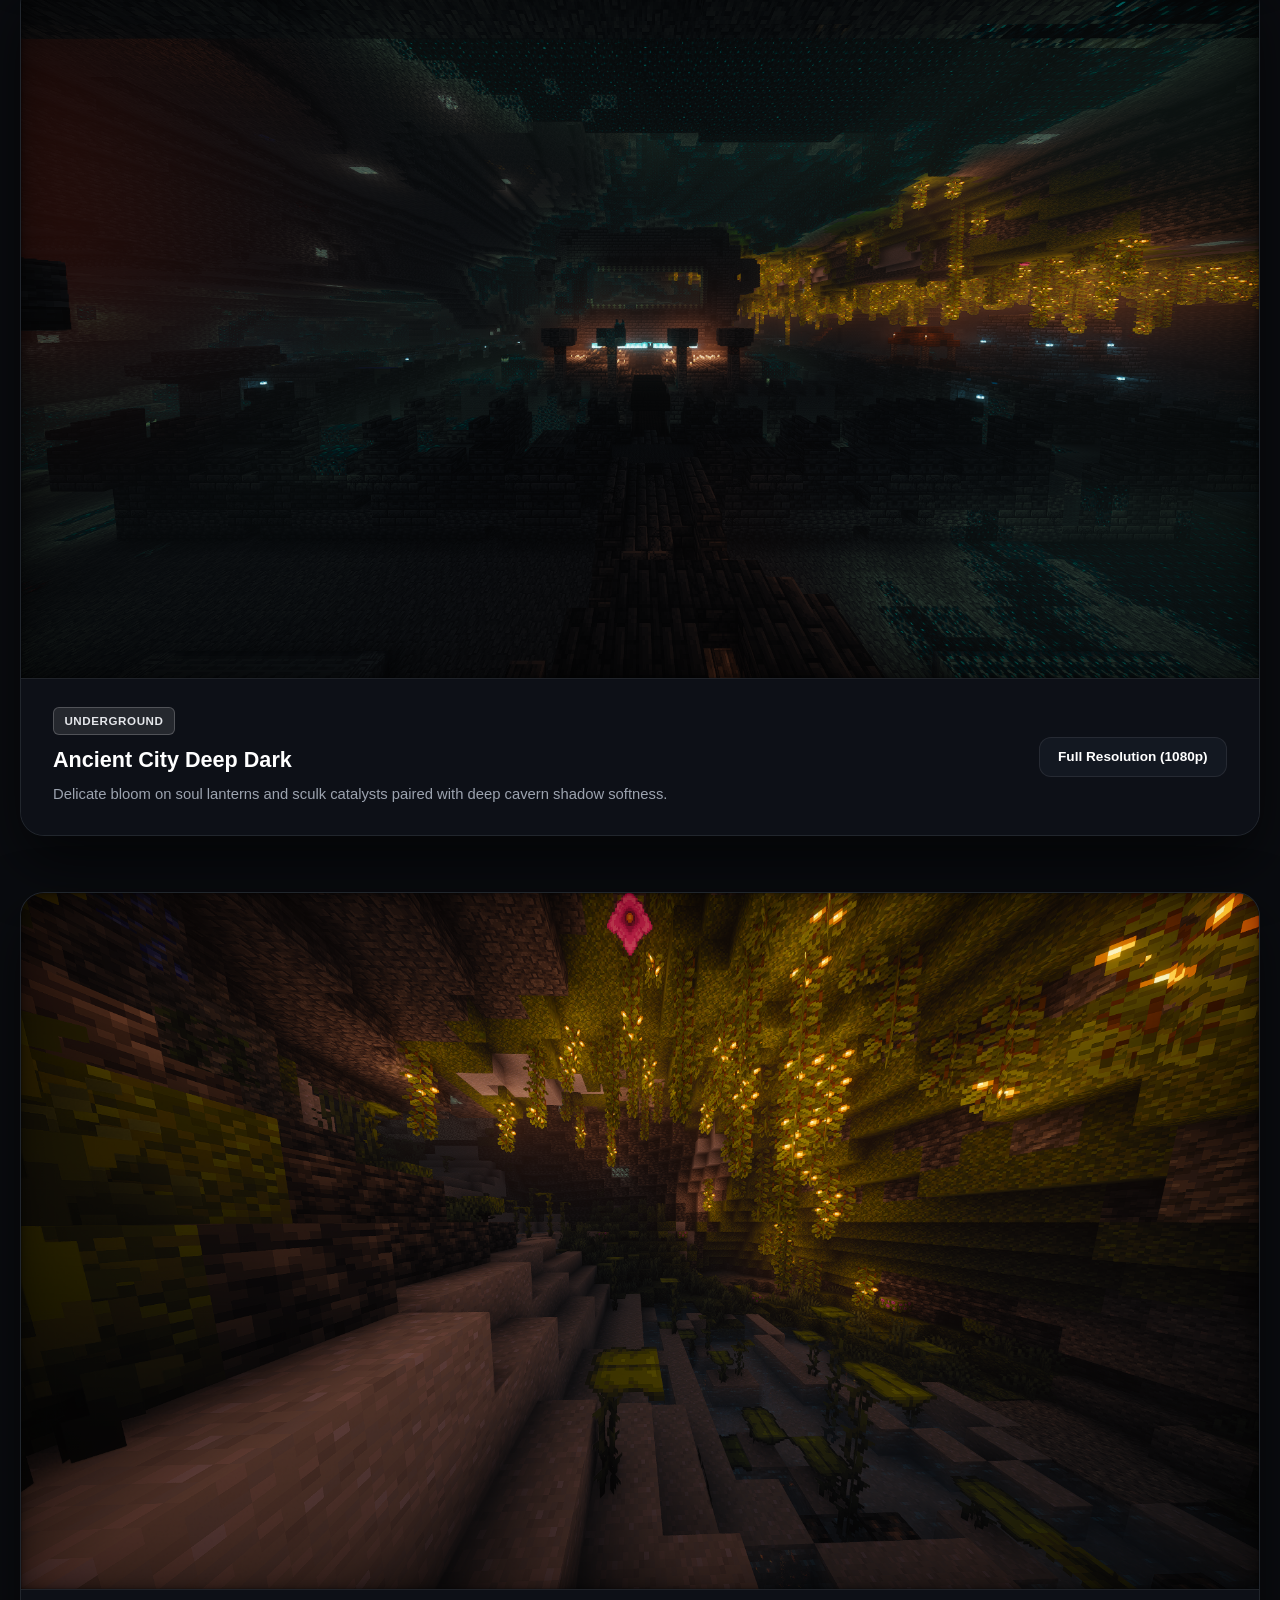
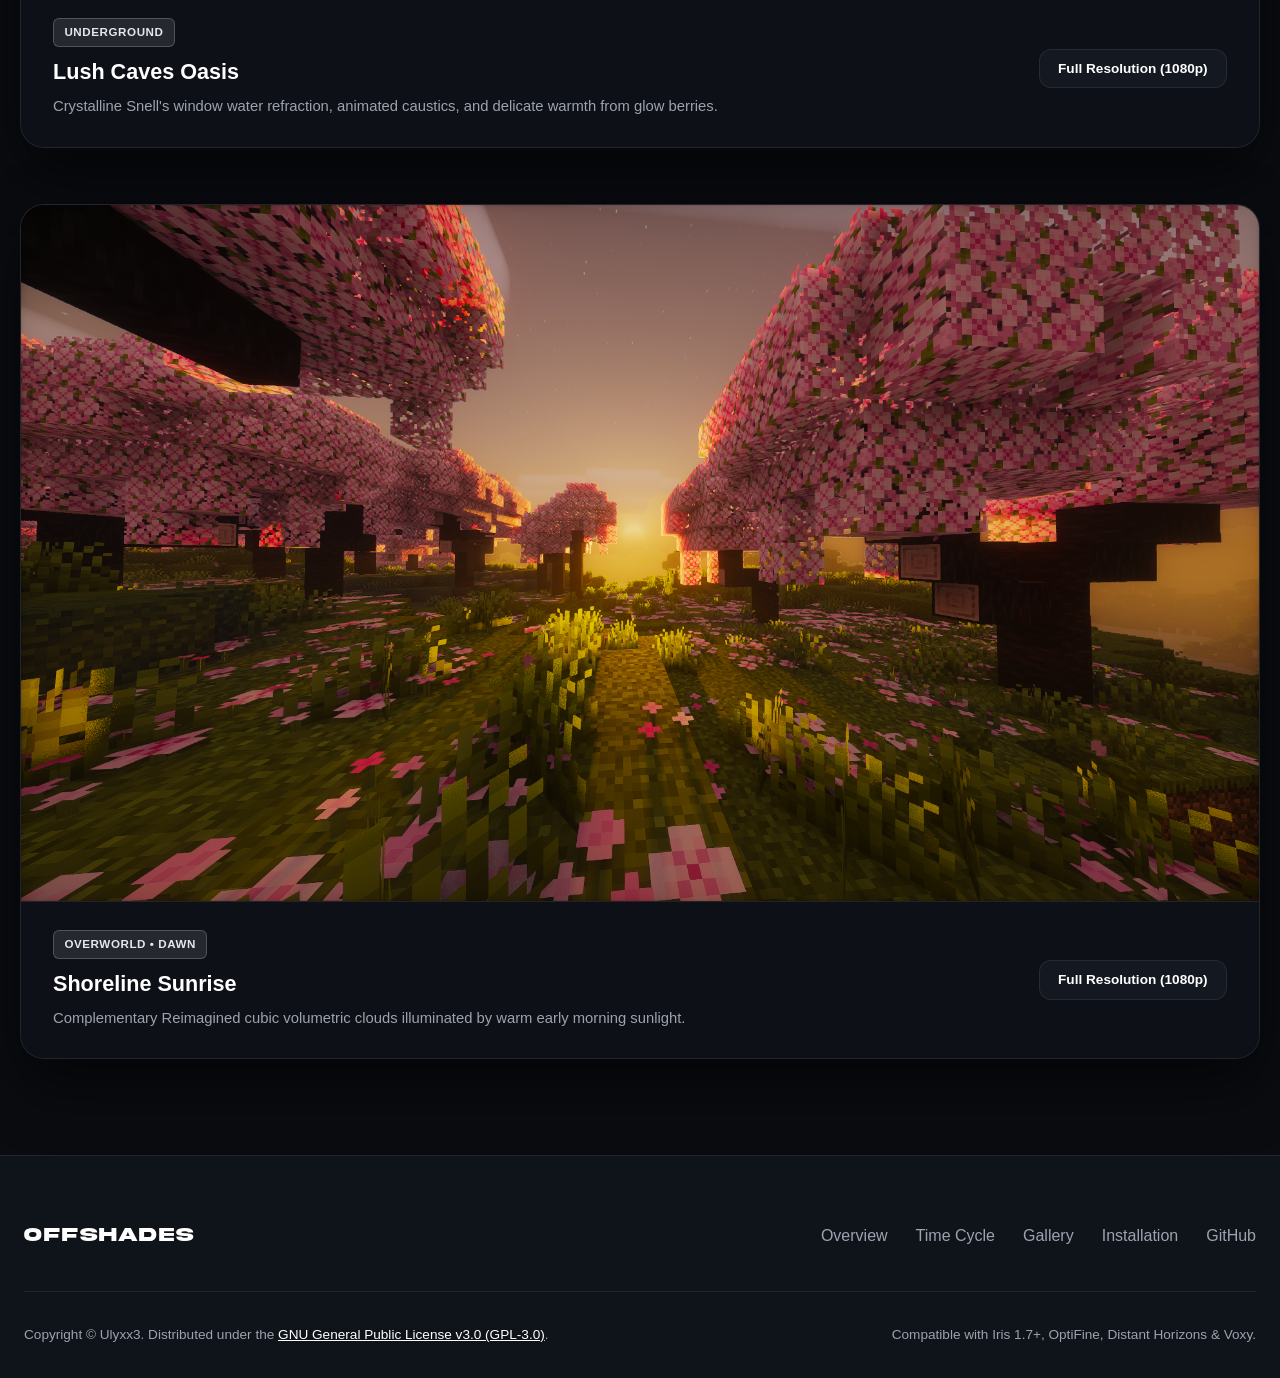
==== commit 8e4359c8: "translation fix" ====
--- a/assets/website/gallery.html
+++ b/assets/website/gallery.html
@@ -14,7 +14,7 @@
   <meta name="theme-color" content="#0a0c10">
   
   <link rel="icon" type="image/png" href="./sunrise.png">
-  <link rel="stylesheet" href="./css/style.css">
+  <link rel="stylesheet" href="./css/style.css?v=2.1">
 </head>
 <body>
 
@@ -31,7 +31,7 @@
             <line x1="19" y1="12" x2="5" y2="12"></line>
             <polyline points="12 19 5 12 12 5"></polyline>
           </svg>
-          Retour à l'accueil
+          Back to Home
         </a>
 
         <a href="../../OffShades_0.2.zip" download="OffShades_0.2.zip" class="btn btn-primary" style="padding:0.45rem 1.15rem;font-size:0.85rem;">
@@ -52,16 +52,16 @@
   <main class="container-wide" style="padding-top: 100px;">
     <section class="gallery-page-header">
       <div class="container">
-        <span class="section-tag">Captures Haute Résolution</span>
+        <span class="section-tag">High-Resolution Captures</span>
         <h1 class="section-title">In-Game Gallery</h1>
         <p class="section-desc">
-          Captures grand format d'OffShades en jeu sur Minecraft 1.20+ avec Iris Shaders. 
-          Diffusion atmosphérique, godrays volumétriques et identité visuelle pour chaque biome.
+          Full-resolution in-game captures of OffShades running on Minecraft 1.20+ with Iris Shaders. 
+          Atmospheric scattering, volumetric godrays, and dedicated visual identities for each dimension.
         </p>
       </div>
     </section>
 
-    <!-- Large Screen Cards Grid (without github banner) -->
+    <!-- Large Screen Cards Grid -->
     <div class="gallery-page-grid">
       <!-- 1. Sunset Panorama -->
       <article class="fullscreen-capture-card reveal-on-scroll">
@@ -70,13 +70,13 @@
         </div>
         <div class="capture-details-bar">
           <div class="capture-info">
-            <span class="teaser-badge">Overworld • Coucher de soleil</span>
-            <h3>Horizon Golden Hour</h3>
-            <p>Diffusion Rayleigh et Mie naturelle sur les forêts de montagne et l'océan.</p>
+            <span class="teaser-badge">Overworld • Sunset</span>
+            <h3>Golden Hour Horizon</h3>
+            <p>Natural Rayleigh and Mie atmospheric scattering over mountain forests and coastal oceans.</p>
           </div>
           <div class="capture-actions">
             <a href="./sunset_original.png" target="_blank" class="btn btn-secondary" style="padding:0.5rem 1.15rem;font-size:0.85rem;">
-              Plein écran (1080p)
+              Full Resolution (1080p)
             </a>
           </div>
         </div>
@@ -90,12 +90,12 @@
         <div class="capture-details-bar">
           <div class="capture-info">
             <span class="teaser-badge">The Nether</span>
-            <h3>Warped Forest & Forteresse</h3>
-            <p>Volutes de fumée 3D volumétrique style Solas V3.7b, brouillard turbulent et lave à double flux croisé.</p>
+            <h3>Warped Forest & Fortress</h3>
+            <p>Solas Shader V3.7b inspired 3D volumetric smoke plumes, turbulent fog, and dual cross-current lava.</p>
           </div>
           <div class="capture-actions">
             <a href="./nether_forest _and_fortress.png" target="_blank" class="btn btn-secondary" style="padding:0.5rem 1.15rem;font-size:0.85rem;">
-              Plein écran (1080p)
+              Full Resolution (1080p)
             </a>
           </div>
         </div>
@@ -109,12 +109,12 @@
         <div class="capture-details-bar">
           <div class="capture-info">
             <span class="teaser-badge">The End</span>
-            <h3>Ciel Cosmique & Cités de l'End</h3>
-            <p>Atmosphère inspirée d'Iteration avec système planétaire complet et reflets nets.</p>
+            <h3>Cosmic Skybox & End City</h3>
+            <p>Iteration-inspired void atmosphere featuring a complete planetary celestial system and clean reflections.</p>
           </div>
           <div class="capture-actions">
             <a href="./end_city.png" target="_blank" class="btn btn-secondary" style="padding:0.5rem 1.15rem;font-size:0.85rem;">
-              Plein écran (1080p)
+              Full Resolution (1080p)
             </a>
           </div>
         </div>
@@ -127,13 +127,13 @@
         </div>
         <div class="capture-details-bar">
           <div class="capture-info">
-            <span class="teaser-badge">Sous-sol</span>
-            <h3>Cité Antique Deep Dark</h3>
-            <p>Bloom délicat sur les lanternes d'âmes et le sculk, associé à des ombres douces et profondes.</p>
+            <span class="teaser-badge">Underground</span>
+            <h3>Ancient City Deep Dark</h3>
+            <p>Delicate bloom on soul lanterns and sculk catalysts paired with deep cavern shadow softness.</p>
           </div>
           <div class="capture-actions">
             <a href="./ancient_city.png" target="_blank" class="btn btn-secondary" style="padding:0.5rem 1.15rem;font-size:0.85rem;">
-              Plein écran (1080p)
+              Full Resolution (1080p)
             </a>
           </div>
         </div>
@@ -146,13 +146,13 @@
         </div>
         <div class="capture-details-bar">
           <div class="capture-info">
-            <span class="teaser-badge">Sous-sol</span>
-            <h3>Oasis des Lush Caves</h3>
-            <p>Réfraction de l'eau cristalline (fenêtre de Snell), caustiques animées et baies lumineuses chaleureuses.</p>
+            <span class="teaser-badge">Underground</span>
+            <h3>Lush Caves Oasis</h3>
+            <p>Crystalline Snell's window water refraction, animated caustics, and delicate warmth from glow berries.</p>
           </div>
           <div class="capture-actions">
             <a href="./lush_cave.png" target="_blank" class="btn btn-secondary" style="padding:0.5rem 1.15rem;font-size:0.85rem;">
-              Plein écran (1080p)
+              Full Resolution (1080p)
             </a>
           </div>
         </div>
@@ -165,13 +165,13 @@
         </div>
         <div class="capture-details-bar">
           <div class="capture-info">
-            <span class="teaser-badge">Overworld • Aube</span>
-            <h3>Lever de Soleil sur le Rivage</h3>
-            <p>Nuages cubiques volumétriques Complementary Reimagined éclairés par le soleil levant.</p>
+            <span class="teaser-badge">Overworld • Dawn</span>
+            <h3>Shoreline Sunrise</h3>
+            <p>Complementary Reimagined cubic volumetric clouds illuminated by warm early morning sunlight.</p>
           </div>
           <div class="capture-actions">
             <a href="./sunrise.png" target="_blank" class="btn btn-secondary" style="padding:0.5rem 1.15rem;font-size:0.85rem;">
-              Plein écran (1080p)
+              Full Resolution (1080p)
             </a>
           </div>
         </div>
@@ -179,7 +179,7 @@
     </div>
   </main>
 
-  <!-- Clean Footer (No blinkers) -->
+  <!-- Clean Footer -->
   <footer class="site-footer">
     <div class="container">
       <div class="footer-top">
@@ -188,9 +188,9 @@
         </div>
 
         <ul class="footer-links">
-          <li><a href="../../index.html">Accueil</a></li>
-          <li><a href="../../index.html#time-showcase">Cycle 24H</a></li>
-          <li><a href="./gallery.html">Galerie</a></li>
+          <li><a href="../../index.html">Overview</a></li>
+          <li><a href="../../index.html#time-showcase">Time Cycle</a></li>
+          <li><a href="./gallery.html">Gallery</a></li>
           <li><a href="../../index.html#installation">Installation</a></li>
           <li><a href="https://github.com/Ulyxx3/OffShades" target="_blank" rel="noopener noreferrer">GitHub</a></li>
         </ul>
@@ -198,11 +198,11 @@
 
       <div class="footer-bottom">
         <div>
-          Copyright © Ulyxx3. Distribué sous licence 
+          Copyright © Ulyxx3. Distributed under the 
           <span class="footer-license"><a href="../../LICENSE">GNU General Public License v3.0 (GPL-3.0)</a></span>.
         </div>
         <div>
-          Compatible avec Iris 1.7+, OptiFine, Distant Horizons & Voxy.
+          Compatible with Iris 1.7+, OptiFine, Distant Horizons & Voxy.
         </div>
       </div>
     </div>
--- a/assets/website/css/style.css
+++ b/assets/website/css/style.css
@@ -239,7 +239,7 @@
    ========================================================================== */
 .hero {
   position: relative;
-  width: 100vw;
+  width: 100%;
   height: 100vh;
   min-height: 100vh;
   max-height: 100vh;
@@ -278,10 +278,14 @@
   position: relative;
   z-index: 2;
   text-align: center;
-  max-width: 1100px;
+  width: 100%;
+  max-width: 1400px;
+  margin-left: auto;
+  margin-right: auto;
   display: flex;
   flex-direction: column;
   align-items: center;
+  justify-content: center;
 }
 
 .hero-title-stage {
@@ -289,16 +293,22 @@
   margin-bottom: 1.5rem;
   user-select: none;
   width: 100%;
+  display: flex;
+  justify-content: center;
+  align-items: center;
+  text-align: center;
 }
 
 .hero-title {
   font-family: var(--font-title);
-  font-size: clamp(3.8rem, 11.5vw, 9.4rem);
+  font-size: clamp(2.8rem, 7.2vw, 6.6rem);
   font-weight: 900;
-  letter-spacing: 0.05em;
+  letter-spacing: 0;
   line-height: 1;
   text-transform: uppercase;
-  margin: 0;
+  margin: 0 auto;
+  text-align: center;
+  display: inline-block;
   color: rgba(255, 255, 255, 0.88);
   mix-blend-mode: overlay;
   text-shadow: 0 4px 25px rgba(255, 255, 255, 0.35);
